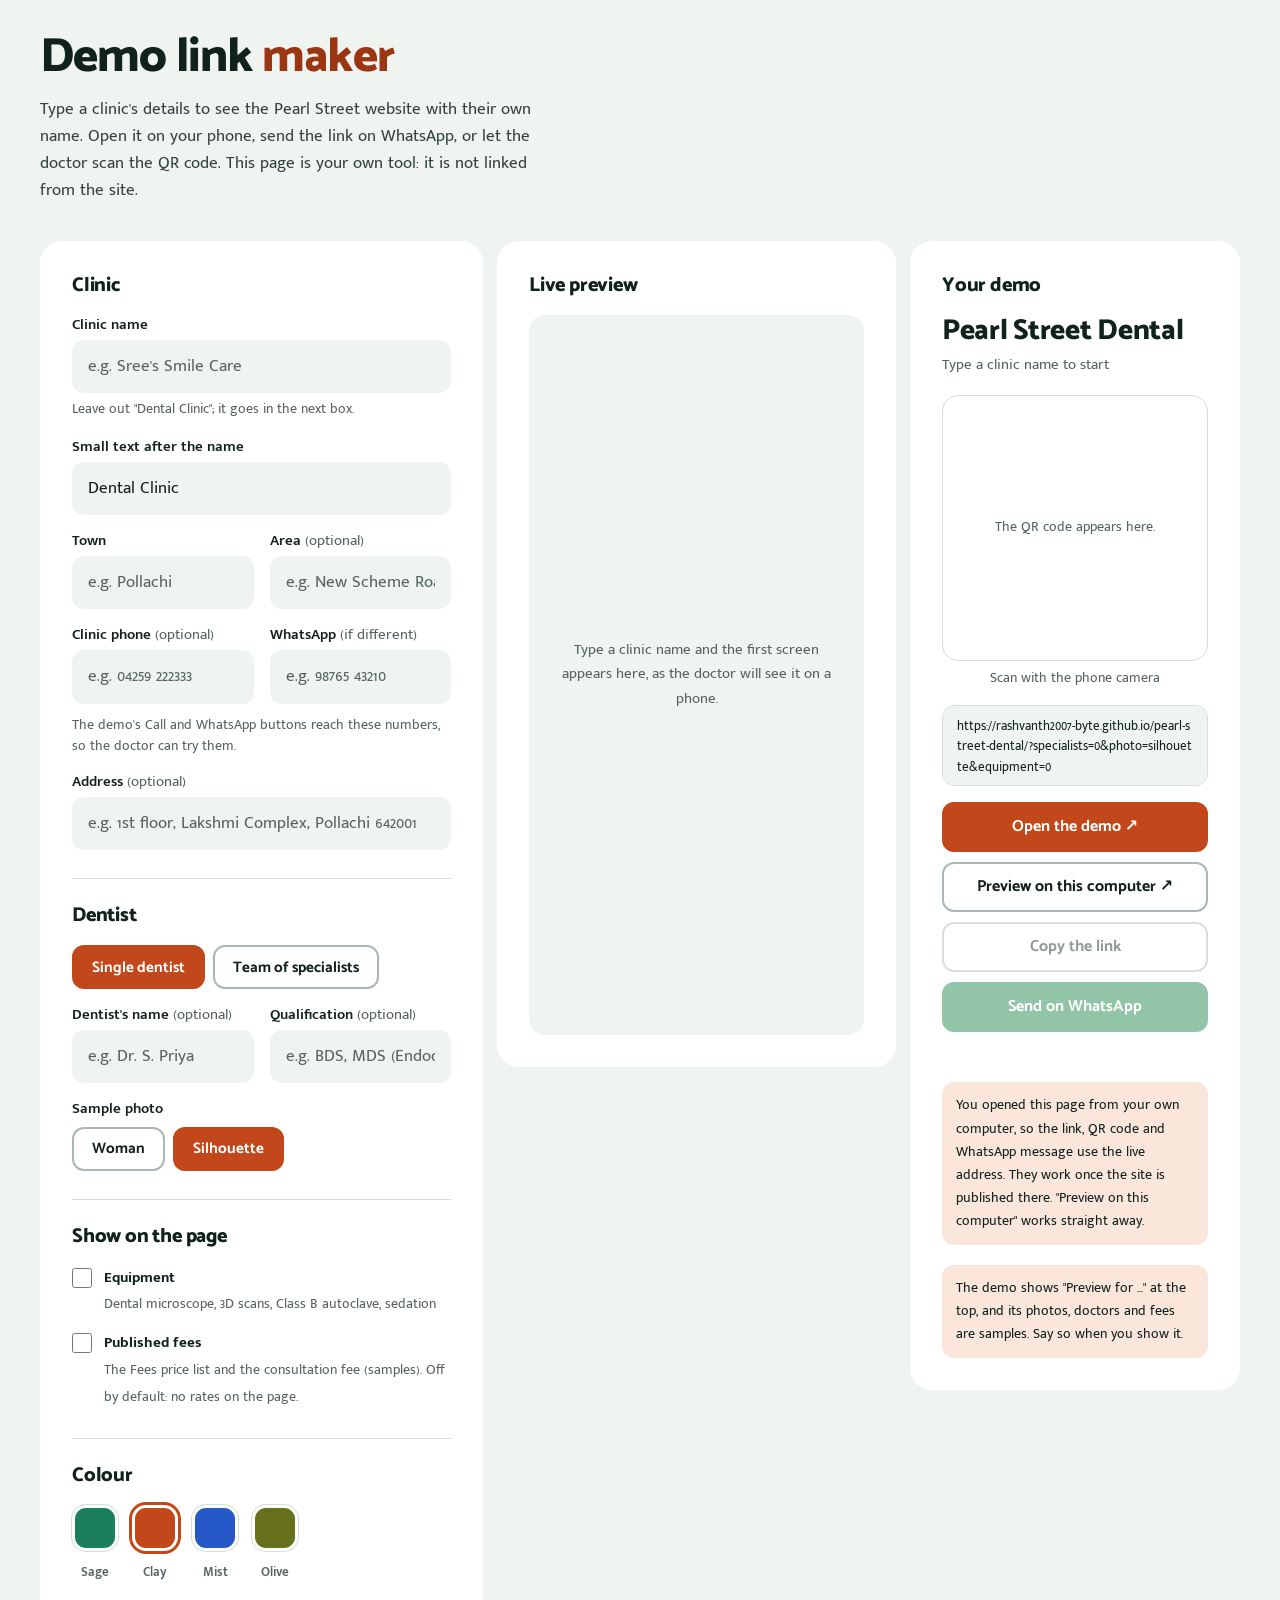
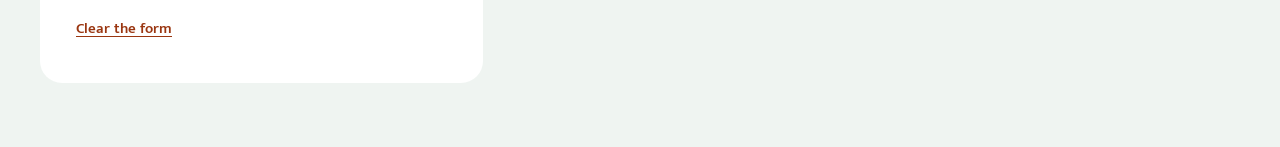
==== demo.html @ 7ad25ffd "Add Pearl Street dental clinic template One-page clinic site for Tamil Nadu dentists: front-desk til" ====
<!DOCTYPE html>
<html lang="en-IN">
<head>
  <meta charset="UTF-8">
  <meta name="viewport" content="width=device-width, initial-scale=1, viewport-fit=cover">
  <link rel="icon" href="data:image/svg+xml,%3Csvg%20xmlns='http://www.w3.org/2000/svg'%20viewBox='0%200%2032%2032'%3E%3Crect%20width='32'%20height='32'%20rx='9'%20fill='%23C2471A'/%3E%3Ccircle%20cx='16'%20cy='16'%20r='6.5'%20fill='%23FFFFFF'/%3E%3C/svg%3E">
  <title>Demo Link Maker | Pearl Street</title>
  <!-- A tool for you, not for patients: makes links that show the template with a prospective
       client's own clinic name (see js/demo.js). Not linked from the site. -->
  <meta name="robots" content="noindex">
  <link rel="preconnect" href="https://fonts.googleapis.com">
  <link rel="preconnect" href="https://fonts.gstatic.com" crossorigin>
  <link href="https://fonts.googleapis.com/css2?family=Catamaran:wght@500..900&amp;family=Mukta+Malar:wght@400;500;600;700&amp;display=swap" rel="stylesheet">
  <style>
    :root {
      --bg: #FFFFFF; --bg-soft: #EFF4F1; --ink: #11211D; --text: #33423E; --muted: #55645E; --line: #D5DFD9; --line-strong: #A9B9B0;
      --brand: #C2471A; --brand-deep: #9A3611; --brand-tint: #FBE6DB; --error: #B3261E;
      --wa: #0F7F3F; --wa-deep: #0F7F3F;
      --r-sm: 12px; --r-md: 16px; --r-lg: 22px;
      --shadow-1: 0 1px 2px rgba(30,43,39,.04), 0 4px 14px -8px rgba(30,43,39,.14);
      --head: "Catamaran", "Mukta Malar", "Segoe UI", system-ui, sans-serif;
      --body: "Mukta Malar", "Segoe UI", system-ui, sans-serif;
    }
    * { box-sizing: border-box; }
    html { -webkit-text-size-adjust: 100%; background: var(--bg-soft); }
    body { margin: 0; background: var(--bg-soft); color: var(--text); font: 400 17px/1.6 var(--body); font-variant-numeric: lining-nums; }
    ::selection { background: var(--brand); color: #fff; }
    h1, h2, p { margin: 0; }
    .wrap { max-width: 1320px; margin: 0 auto; padding: 32px clamp(16px, 4vw, 40px) 64px; }
    .top { padding-bottom: 8px; }
    .top h1 { font: 800 clamp(2rem, 4.6vw, 3rem)/1.08 var(--head); letter-spacing: -.02em; color: var(--ink); }
    .top h1 em { font-style: normal; color: var(--brand-deep); }
    .top p { margin-top: 12px; max-width: 62ch; }
    .grid { display: grid; grid-template-columns: minmax(0, 1.15fr) minmax(0, .85fr); gap: 14px; margin-top: 28px; align-items: start; }
    /* a live phone-sized preview joins the row when there is room for it */
    .phone { display: none; }
    @media (min-width: 1180px) {
      .grid { grid-template-columns: minmax(0, 1fr) 399px minmax(280px, 330px); }
      .phone { display: block; position: sticky; top: 16px; padding: 12px; }
    }
    .phone h2 { margin: 4px 4px 10px; }
    .phone__frame { overflow: hidden; border-radius: 16px; background: var(--bg-soft); height: min(720px, calc(100vh - 110px)); }
    .phone__frame iframe { display: block; width: 375px; height: 100%; border: 0; }
    .phone__empty { display: grid; place-items: center; height: 100%; padding: 24px; text-align: center; color: var(--muted); font-size: .95rem; }
    .card { background: var(--bg); padding: clamp(20px, 3vw, 32px); border-radius: var(--r-lg); }
    .card h2 { font: 800 1.25rem/1.3 var(--head); letter-spacing: -.01em; color: var(--ink); margin: 0 0 16px; }
    .card h2:not(:first-child) { margin-top: 28px; padding-top: 24px; border-top: 1px solid var(--line); }
    .row { display: grid; grid-template-columns: 1fr 1fr; gap: 0 16px; }
    label.f { display: block; margin-bottom: 16px; }
    label.f span { display: block; font: 600 .92rem/1.3 var(--body); color: var(--ink); margin-bottom: 6px; }
    label.f span i { font-style: normal; font-weight: 400; color: var(--muted); }
    label.f small { display: block; font-size: .85rem; color: var(--muted); margin-top: 6px; }
    .note { font: 400 .88rem/1.5 var(--body); color: var(--muted); margin: -6px 0 16px; }
    .note.is-warn { color: var(--error); font-weight: 600; }
    input[type=text], input[type=tel] { width: 100%; min-height: 48px; padding: 11px 14px; border: 2px solid transparent; border-radius: var(--r-sm); font: inherit; color: var(--ink); background: var(--bg-soft); transition: border-color .2s, box-shadow .2s; }
    input[type=text]::placeholder, input[type=tel]::placeholder { color: var(--muted); }
    input[type=text]:hover, input[type=tel]:hover { border-color: var(--line-strong); }
    input[type=text]:focus, input[type=tel]:focus { outline: none; background: #fff; border-color: var(--brand); box-shadow: 0 0 0 4px var(--brand-tint); }
    .seg { display: flex; flex-wrap: wrap; gap: 8px; margin-bottom: 16px; }
    .seg label { position: relative; margin: 0; }
    .seg input { position: absolute; opacity: 0; inset: 0; margin: 0; cursor: pointer; }
    .seg span { display: inline-flex; align-items: center; min-height: 44px; padding: 0 18px; border: 2px solid var(--line-strong); border-radius: var(--r-sm); font: 700 .95rem/1 var(--head); color: var(--ink); background: #fff; transition: background-color .2s, border-color .2s, color .2s; }
    .seg label:hover span { border-color: var(--brand); }
    .seg input:checked + span { background: var(--brand); border-color: var(--brand); color: #fff; }
    .seg input:focus-visible + span { outline: 3px solid var(--brand); outline-offset: 3px; position: relative; z-index: 1; }
    .seg--sw { gap: 14px; }
    .sw span { width: 46px; height: 46px; padding: 0; border-radius: 14px; background: var(--c); border: 3px solid #fff; box-shadow: 0 0 0 1px var(--line); }
    .seg .sw input:checked + span { background: var(--c); border-color: #fff; box-shadow: 0 0 0 3px var(--c); }
    .sw small { display: block; margin-top: 6px; font: 600 .8125rem/1 var(--body); color: var(--muted); text-align: center; }
    .check { display: flex; gap: 12px; align-items: flex-start; margin-bottom: 14px; cursor: pointer; }
    .check input { width: 20px; height: 20px; margin: 2px 0 0; accent-color: var(--brand); flex: none; }
    .check b { display: block; color: var(--ink); font-size: .96rem; font-weight: 700; }
    .check small { color: var(--muted); font-size: .86rem; }
    .label { font: 600 .92rem/1.3 var(--body); color: var(--ink); margin-bottom: 8px; }
    .out { position: sticky; top: 16px; }
    .out__name { font: 800 clamp(1.4rem, 3vw, 1.8rem)/1.15 var(--head); letter-spacing: -.01em; color: var(--ink); overflow-wrap: anywhere; }
    .out__place { font: 400 .95rem/1.4 var(--body); color: var(--muted); margin-top: 6px; }
    .qr { margin: 20px auto 8px; width: min(300px, 100%); aspect-ratio: 1; display: grid; place-items: center; background: #fff; border: 1px solid var(--line); border-radius: var(--r-md); padding: 12px; }
    .qr svg { width: 100%; height: auto; display: block; }
    .qr p { font: 400 .9rem/1.5 var(--body); color: var(--muted); text-align: center; padding: 12px; }
    .hint { text-align: center; font: 400 .88rem/1.3 var(--body); color: var(--muted); }
    .link { margin-top: 18px; padding: 10px 14px; background: var(--bg-soft); border: 1px solid var(--line); border-radius: var(--r-sm); color: var(--ink); font: 400 .84rem/1.5 var(--body); word-break: break-all; max-height: 6em; overflow: auto; }
    .btns { display: grid; gap: 10px; margin-top: 16px; }
    .btn { display: flex; align-items: center; justify-content: center; gap: 8px; min-height: 50px; padding: 0 20px; border: 2px solid var(--line-strong); border-radius: var(--r-sm); background: #fff; color: var(--ink); font: 700 1rem/1 var(--head); text-decoration: none; cursor: pointer; transition: background-color .2s, border-color .2s, color .2s; }
    .btn:hover { border-color: var(--ink); }
    .btn--accent { background: var(--brand); border-color: var(--brand); color: #fff; }
    .btn--accent:hover { background: var(--brand-deep); border-color: var(--brand-deep); color: #fff; }
    .btn--wa { background: var(--wa-deep); border-color: var(--wa-deep); color: #fff; }
    .btn--wa:hover { background: #0B6431; border-color: #0B6431; color: #fff; }
    .btn[aria-disabled=true] { opacity: .45; pointer-events: none; }
    [hidden] { display: none !important; }
    .btn:focus-visible, .clear:focus-visible { outline: 3px solid var(--brand); outline-offset: 3px; }
    .status { min-height: 1.4em; margin-top: 10px; text-align: center; font: 600 .92rem/1.4 var(--body); color: var(--brand-deep); }
    .clear { margin-top: 12px; min-height: 44px; background: none; border: 0; border-radius: var(--r-sm); padding: 8px 4px; font: 600 .92rem/1 var(--body); color: var(--brand-deep); text-decoration: underline; text-underline-offset: 3px; cursor: pointer; }
    .tip--local { background: var(--bg-soft); }
    .tip { margin-top: 20px; padding: 12px 14px; background: var(--brand-tint); border-radius: var(--r-sm); font-size: .9rem; color: var(--ink); }
    @media (max-width: 860px) {
      .grid { grid-template-columns: 1fr; }
      .out { position: static; }
    }
    @media (max-width: 460px) {
      .row { grid-template-columns: 1fr; }
      .card { padding: 20px 16px; border-radius: var(--r-md); }
    }
    @media (prefers-reduced-motion: reduce) { * { transition: none !important; } }
  </style>
</head>
<body>
<div class="wrap">
  <header class="top">
    <h1>Demo link <em>maker</em></h1>
    <p>Type a clinic's details to see the Pearl Street website with their own name. Open it on your phone, send the link on WhatsApp, or let the doctor scan the QR code. This page is your own tool: it is not linked from the site.</p>
  </header>

  <div class="grid">
    <form class="card" id="f" autocomplete="off">
      <h2>Clinic</h2>
      <label class="f"><span>Clinic name</span>
        <input type="text" name="name" placeholder="e.g. Sree's Smile Care" required>
        <small>Leave out "Dental Clinic"; it goes in the next box.</small>
      </label>
      <label class="f"><span>Small text after the name</span>
        <input type="text" name="sub" value="Dental Clinic">
      </label>
      <div class="row">
        <label class="f"><span>Town</span><input type="text" name="town" placeholder="e.g. Pollachi"></label>
        <label class="f"><span>Area <i>(optional)</i></span><input type="text" name="area" placeholder="e.g. New Scheme Road"></label>
      </div>
      <div class="row">
        <label class="f"><span>Clinic phone <i>(optional)</i></span>
          <input type="tel" name="phone" inputmode="tel" placeholder="e.g. 04259 222333">
        </label>
        <label class="f"><span>WhatsApp <i>(if different)</i></span>
          <input type="tel" name="wa" inputmode="tel" placeholder="e.g. 98765 43210">
        </label>
      </div>
      <p class="note" id="phone-note">The demo's Call and WhatsApp buttons reach these numbers, so the doctor can try them.</p>
      <label class="f"><span>Address <i>(optional)</i></span>
        <input type="text" name="address" placeholder="e.g. 1st floor, Lakshmi Complex, Pollachi 642001">
      </label>

      <h2>Dentist</h2>
      <div class="seg" role="radiogroup" aria-label="Clinic type">
        <label><input type="radio" name="team" value="single" checked><span>Single dentist</span></label>
        <label><input type="radio" name="team" value="team"><span>Team of specialists</span></label>
      </div>
      <div class="row">
        <label class="f"><span>Dentist's name <i>(optional)</i></span><input type="text" name="doctor" placeholder="e.g. Dr. S. Priya"></label>
        <label class="f"><span>Qualification <i>(optional)</i></span><input type="text" name="qual" placeholder="e.g. BDS, MDS (Endodontics)"></label>
      </div>
      <div id="photo-row">
        <p class="label">Sample photo</p>
        <div class="seg" role="radiogroup" aria-label="Sample photo">
          <label><input type="radio" name="photo" value="woman"><span>Woman</span></label>
          <label><input type="radio" name="photo" value="silhouette" checked><span>Silhouette</span></label>
        </div>
      </div>

      <h2>Show on the page</h2>
      <label class="check"><input type="checkbox" name="equipment"><span><b>Equipment</b><small>Dental microscope, 3D scans, Class B autoclave, sedation</small></span></label>
      <label class="check"><input type="checkbox" name="prices"><span><b>Published fees</b><small>The Fees price list and the consultation fee (samples). Off by default: no rates on the page.</small></span></label>

      <h2>Colour</h2>
      <div class="seg seg--sw" role="radiogroup" aria-label="Colour">
        <label class="sw"><input type="radio" name="theme" value="sage" aria-label="Sage"><span style="--c:#1B7F5F"></span><small>Sage</small></label>
        <label class="sw"><input type="radio" name="theme" value="clay" checked aria-label="Clay"><span style="--c:#C2471A"></span><small>Clay</small></label>
        <label class="sw"><input type="radio" name="theme" value="mist" aria-label="Mist"><span style="--c:#2557C7"></span><small>Mist</small></label>
        <label class="sw"><input type="radio" name="theme" value="olive" aria-label="Olive"><span style="--c:#66701C"></span><small>Olive</small></label>
      </div>
      <button type="reset" class="clear">Clear the form</button>
    </form>

    <section class="card phone" aria-label="Live preview">
      <h2>Live preview</h2>
      <div class="phone__frame" id="phone"><p class="phone__empty">Type a clinic name and the first screen appears here, as the doctor will see it on a phone.</p></div>
    </section>

    <aside class="card out" aria-live="polite">
      <h2>Your demo</h2>
      <p class="out__name" id="o-name">Pearl Street Dental</p>
      <p class="out__place" id="o-place">Type a clinic name to start</p>
      <div class="qr" id="qr"><p>The QR code appears here.</p></div>
      <p class="hint">Scan with the phone camera</p>
      <p class="link" id="o-link"></p>
      <div class="btns">
        <a class="btn btn--accent" id="b-open" target="_blank" rel="noopener">Open the demo &nearr;</a>
        <a class="btn" id="b-local" target="_blank" rel="noopener" hidden>Preview on this computer &nearr;</a>
        <button type="button" class="btn" id="b-copy">Copy the link</button>
        <a class="btn btn--wa" id="b-wa" target="_blank" rel="noopener">Send on WhatsApp</a>
      </div>
      <p class="status" id="o-status" role="status"></p>
      <p class="tip tip--local" id="o-local" hidden>You opened this page from your own computer, so the link, QR code and WhatsApp message use the live address. They work once the site is published there. "Preview on this computer" works straight away.</p>
      <p class="tip">The demo shows "Preview for …" at the top, and its photos, doctors and fees are samples. Say so when you show it.</p>
    </aside>
  </div>
</div>

<script src="js/vendor/qrcode-generator.min.js"></script>
<script>
(function () {
  'use strict';
  var form = document.getElementById('f');
  var $ = function (id) { return document.getElementById(id); };
  // The link must open on the doctor's phone, so when this page is opened from your own computer
  // (a file, localhost or a home-network address) it points at the live site instead.
  // EDIT: change LIVE_SITE if the template moves to another address.
  var LIVE_SITE = 'https://rashvanth2007-byte.github.io/pearl-street-dental/';
  var host = window.location.hostname;
  var isLocal = window.location.protocol === 'file:' || !host ||
    /^(localhost|127\.|0\.0\.0\.0|10\.|192\.168\.|172\.(1[6-9]|2\d|3[01])\.|\[::1\]$)/.test(host) || /\.(local|localhost|test)$/.test(host);
  var here = new URL('./', window.location.href).href;   // the site's home page, next to this file
  var base = isLocal ? LIVE_SITE : here;
  var DEFAULT_THEME = 'clay';

  function val(name) { return (form.elements[name].value || '').replace(/\s+/g, ' ').trim(); }

  function build() {
    var p = new URLSearchParams();
    var name = val('name');
    var single = form.elements.team.value === 'single';
    var sub = val('sub');
    // the demo drops a trailing "Dental Clinic" from the name when it's also the small text (js/demo.js)
    var at = sub ? name.toLowerCase().lastIndexOf(sub.toLowerCase()) : -1;
    var shown = at > 0 && at + sub.length === name.length ? name.slice(0, at).replace(/[\s,–-]+$/, '') : name;
    if (name) p.set('name', name);
    if (sub !== 'Dental Clinic') p.set('sub', sub);
    ['town', 'area', 'phone', 'wa', 'address', 'doctor', 'qual'].forEach(function (k) { if (val(k)) p.set(k, val(k)); });
    p.set('specialists', single ? '0' : '1'); // always explicit: this template's own default is a single dentist
    if (single && form.elements.photo.value === 'silhouette') p.set('photo', 'silhouette');
    p.set('equipment', form.elements.equipment.checked ? '1' : '0');
    if (form.elements.prices.checked) p.set('prices', '1'); // fees are off unless asked for
    if (form.elements.theme.value !== DEFAULT_THEME) p.set('theme', form.elements.theme.value);
    return { name: name, full: name ? (sub && shown.toLowerCase().indexOf(sub.toLowerCase()) < 0 ? shown + ' ' + sub : shown) : '', url: base + (p.toString() ? '?' + p.toString() : ''), local: here + (p.toString() ? '?' + p.toString() : '') };
  }

  // a number's 10 digits ("" if it isn't an Indian number), as js/demo.js reads it
  function tenDigits(value) {
    var d = value.replace(/\D/g, '');
    if (d.length === 12 && d.indexOf('91') === 0) d = d.slice(2);
    else if (d.length === 11 && d.charAt(0) === '0') d = d.slice(1);
    return /^[1-9]\d{9}$/.test(d) ? d : '';
  }
  function isMobile(d) { return /^[6-9]/.test(d); }
  function waNumber() {
    var wa = tenDigits(val('wa'));
    if (!isMobile(wa)) wa = tenDigits(val('phone'));
    return isMobile(wa) ? '91' + wa : '';
  }

  function phoneNote() {
    var note = $('phone-note');
    var bad = ['phone', 'wa'].filter(function (k) { return val(k) && !tenDigits(val(k)); });
    var warning = '';
    if (bad.length) warning = 'Check the ' + (bad[0] === 'wa' ? 'WhatsApp' : 'phone') + ' number: it needs 10 digits, with or without 0 or +91.';
    else if (val('wa') && !isMobile(tenDigits(val('wa')))) warning = 'WhatsApp needs a mobile number (starting 6, 7, 8 or 9).';
    else if (!val('phone') && !val('wa')) warning = !val('name') ? '' : 'Without a number, the demo\'s Call and WhatsApp buttons use the sample number.';
    else if (!waNumber()) warning = 'This looks like a landline. Add a mobile under WhatsApp, or the demo\'s WhatsApp buttons use the sample number.';
    note.textContent = warning || 'The demo\'s Call and WhatsApp buttons reach these numbers, so the doctor can try them.';
    note.classList.toggle('is-warn', !!warning);
  }

  function drawQR(text) {
    var box = $('qr');
    if (!window.qrcode) { box.innerHTML = '<p>The QR code could not load. Copy the link instead.</p>'; return; }
    try {
      var qr = window.qrcode(0, 'M');
      qr.addData(text);
      qr.make();
      box.innerHTML = qr.createSvgTag(4, 8); // 2-module margin + the box padding = a clear quiet zone
      var svg = box.querySelector('svg');
      if (svg) { svg.setAttribute('role', 'img'); svg.setAttribute('aria-label', 'QR code for the demo link'); }
    } catch (e) {
      box.innerHTML = '<p>This link is too long for a QR code. Shorten the address.</p>';
    }
  }

  // the phone preview reloads a moment after the typing stops (it is only shown on wide screens)
  var previewTimer = 0, previewUrl = null;
  function preview(url) {
    if (url === previewUrl) return;
    previewUrl = url;
    clearTimeout(previewTimer);
    previewTimer = setTimeout(function () {
      var box = $('phone');
      if (!box || !box.offsetParent) return;
      if (!url) { box.innerHTML = '<p class="phone__empty">Type a clinic name and the first screen appears here, as the doctor will see it on a phone.</p>'; return; }
      var frame = box.querySelector('iframe');
      if (!frame) {
        box.innerHTML = '';
        frame = document.createElement('iframe');
        frame.title = 'Preview of the demo at phone size';
        box.appendChild(frame);
      }
      frame.src = url;
    }, 500);
  }

  function update() {
    var d = build();
    var ready = !!d.name;
    $('photo-row').hidden = form.elements.team.value !== 'single';
    phoneNote();
    $('o-name').textContent = d.full || 'Pearl Street Dental';
    $('o-place').textContent = ready ? ([val('area'), val('town')].filter(Boolean).join(', ') || 'Add the town') : 'Type a clinic name to start';
    $('o-link').textContent = d.url;
    $('b-open').href = d.url;
    $('b-local').href = d.local;
    $('b-local').hidden = !isLocal;
    $('o-local').hidden = !isLocal;
    preview(ready ? d.local : '');
    var message = 'Hello Doctor, I have made a free sample website for ' + (d.full || 'your clinic') + '. Please have a look on your phone:\n' + d.url;
    $('b-wa').href = 'https://wa.me/' + waNumber() + '?text=' + encodeURIComponent(message);
    ['b-wa', 'b-copy'].forEach(function (id) { $(id).setAttribute('aria-disabled', String(!ready)); });
    if (ready) drawQR(d.url);
    else $('qr').innerHTML = '<p>The QR code appears here.</p>';
    $('o-status').textContent = '';
  }

  $('b-copy').addEventListener('click', function () {
    var url = build().url;
    var done = function () { $('o-status').textContent = 'Link copied.'; };
    if (navigator.clipboard && window.isSecureContext) navigator.clipboard.writeText(url).then(done, fallback);
    else fallback();
    function fallback() {
      var t = document.createElement('textarea');
      t.value = url; document.body.appendChild(t); t.select();
      try { document.execCommand('copy'); done(); } catch (e) { $('o-status').textContent = 'Press and hold the link above to copy it.'; }
      t.remove();
    }
  });

  form.addEventListener('input', update);
  form.addEventListener('change', update);
  form.addEventListener('reset', function () { setTimeout(update, 0); });
  form.addEventListener('submit', function (e) { e.preventDefault(); });
  update();
})();
</script>
</body>
</html>
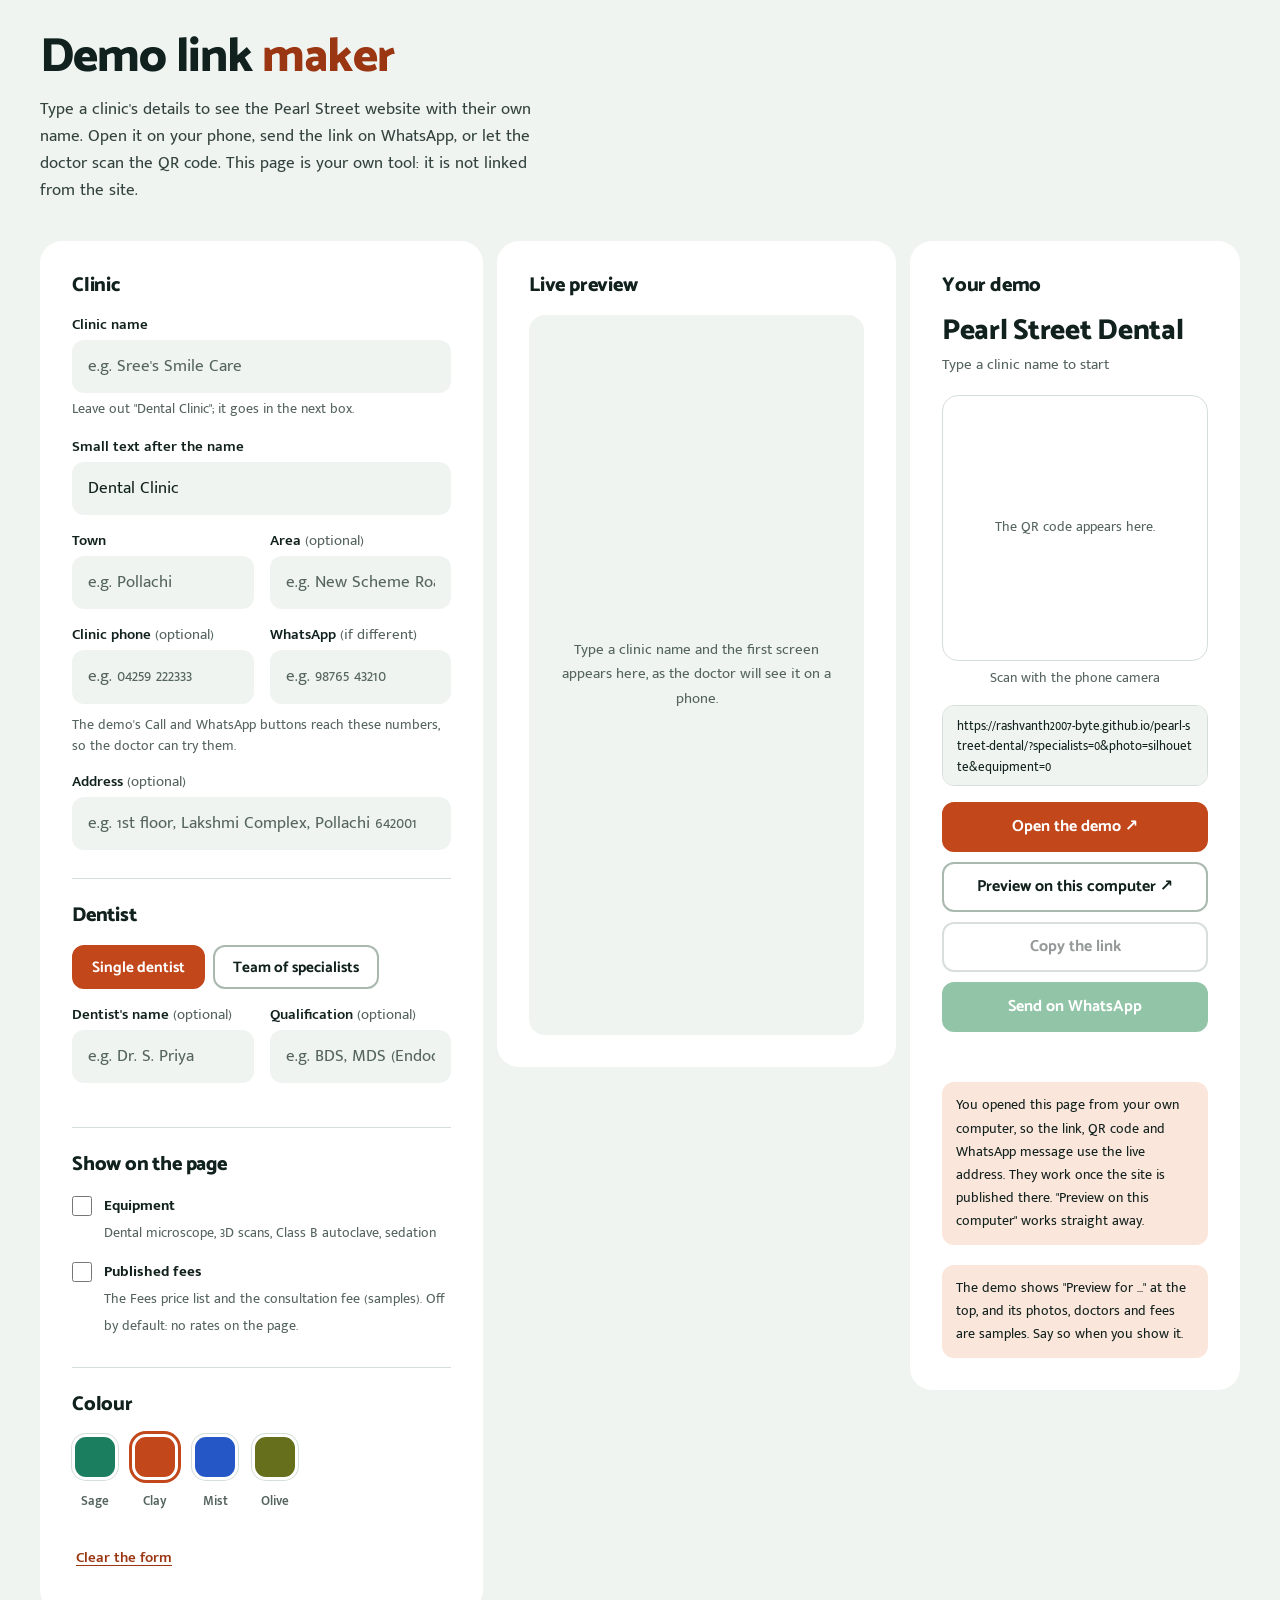
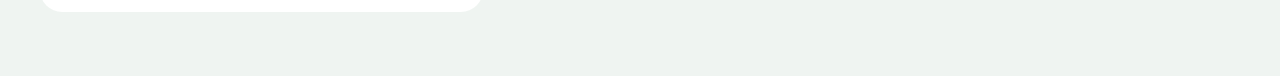
==== commit 1efb00be: "Replace the stock dentist photo with an animated drawn placeholder The hero's dentist tile and the f" ====
--- a/demo.html
+++ b/demo.html
@@ -298,7 +298,7 @@
   function update() {
     var d = build();
     var ready = !!d.name;
-    $('photo-row').hidden = form.elements.team.value !== 'single';
+    $('photo-row').hidden = true; // Pearl Street always shows the drawn placeholder, never a stock portrait
     phoneNote();
     $('o-name').textContent = d.full || 'Pearl Street Dental';
     $('o-place').textContent = ready ? ([val('area'), val('town')].filter(Boolean).join(', ') || 'Add the town') : 'Type a clinic name to start';
